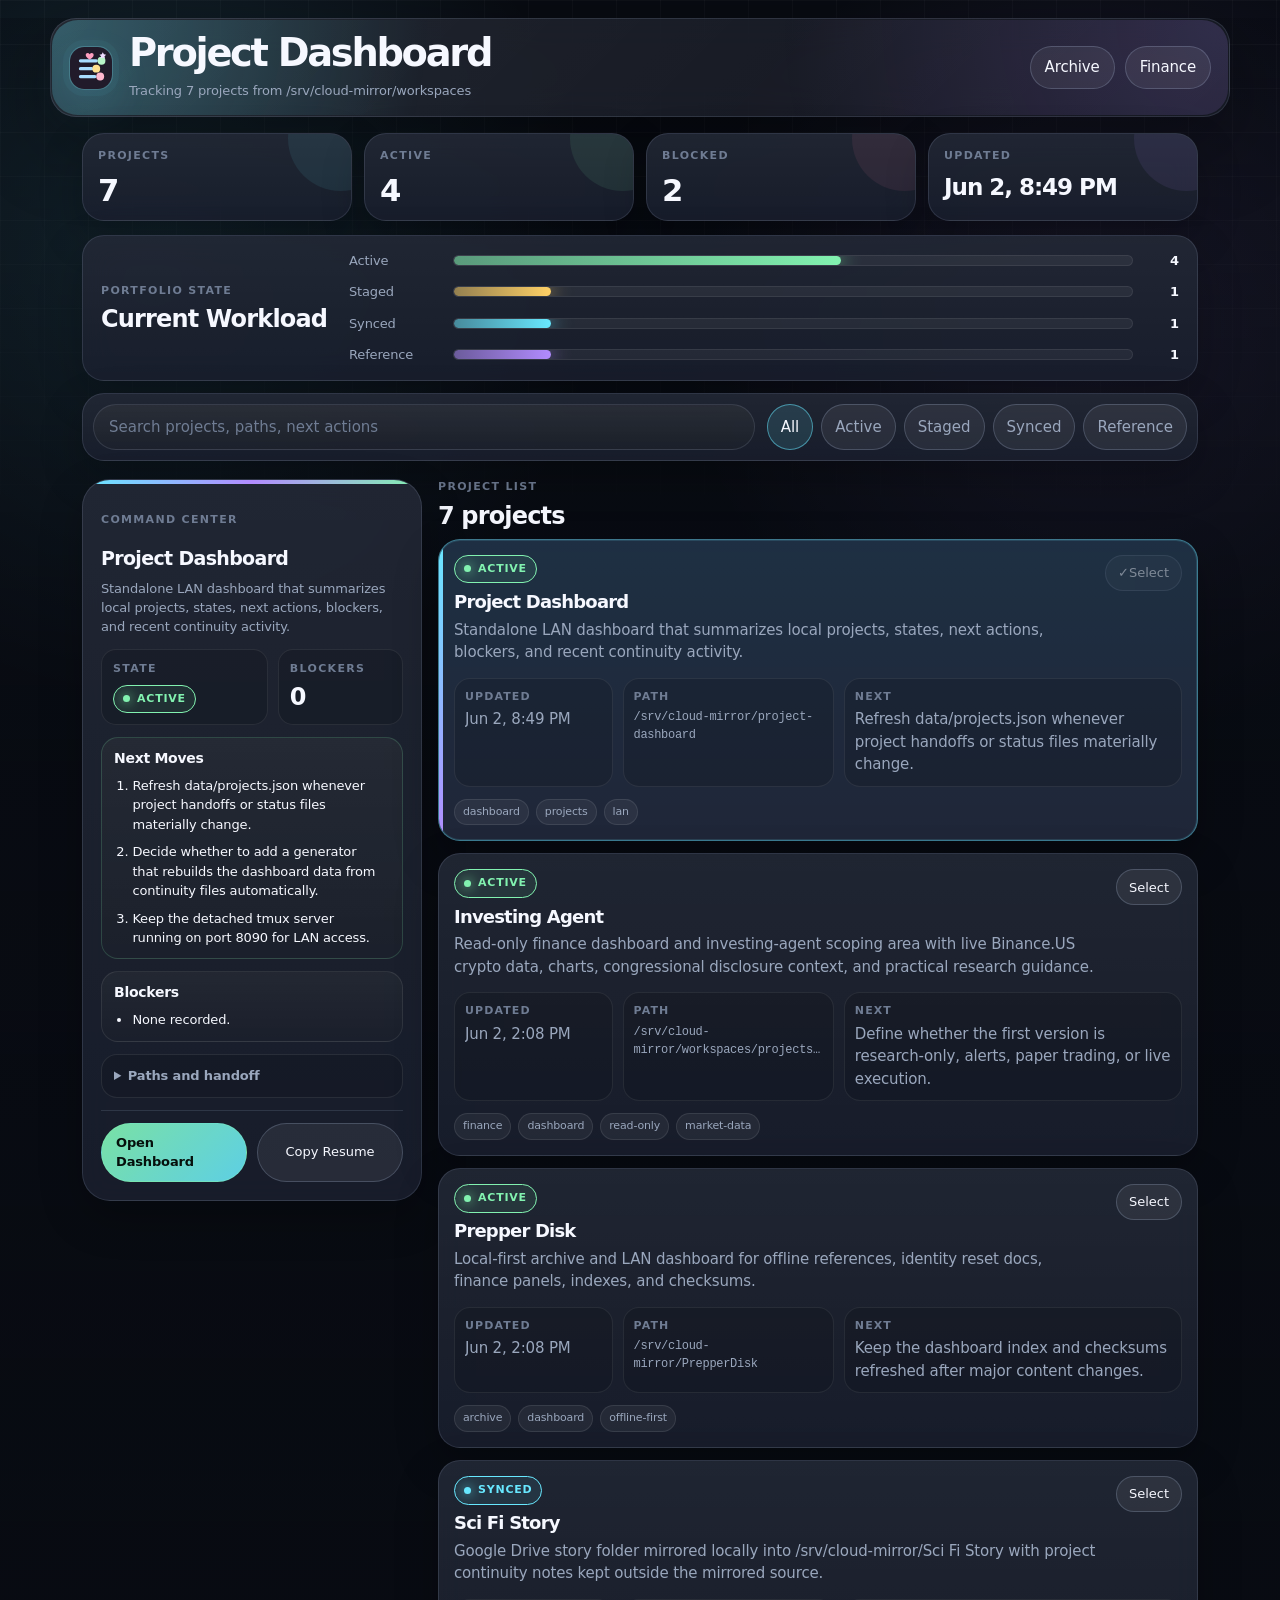
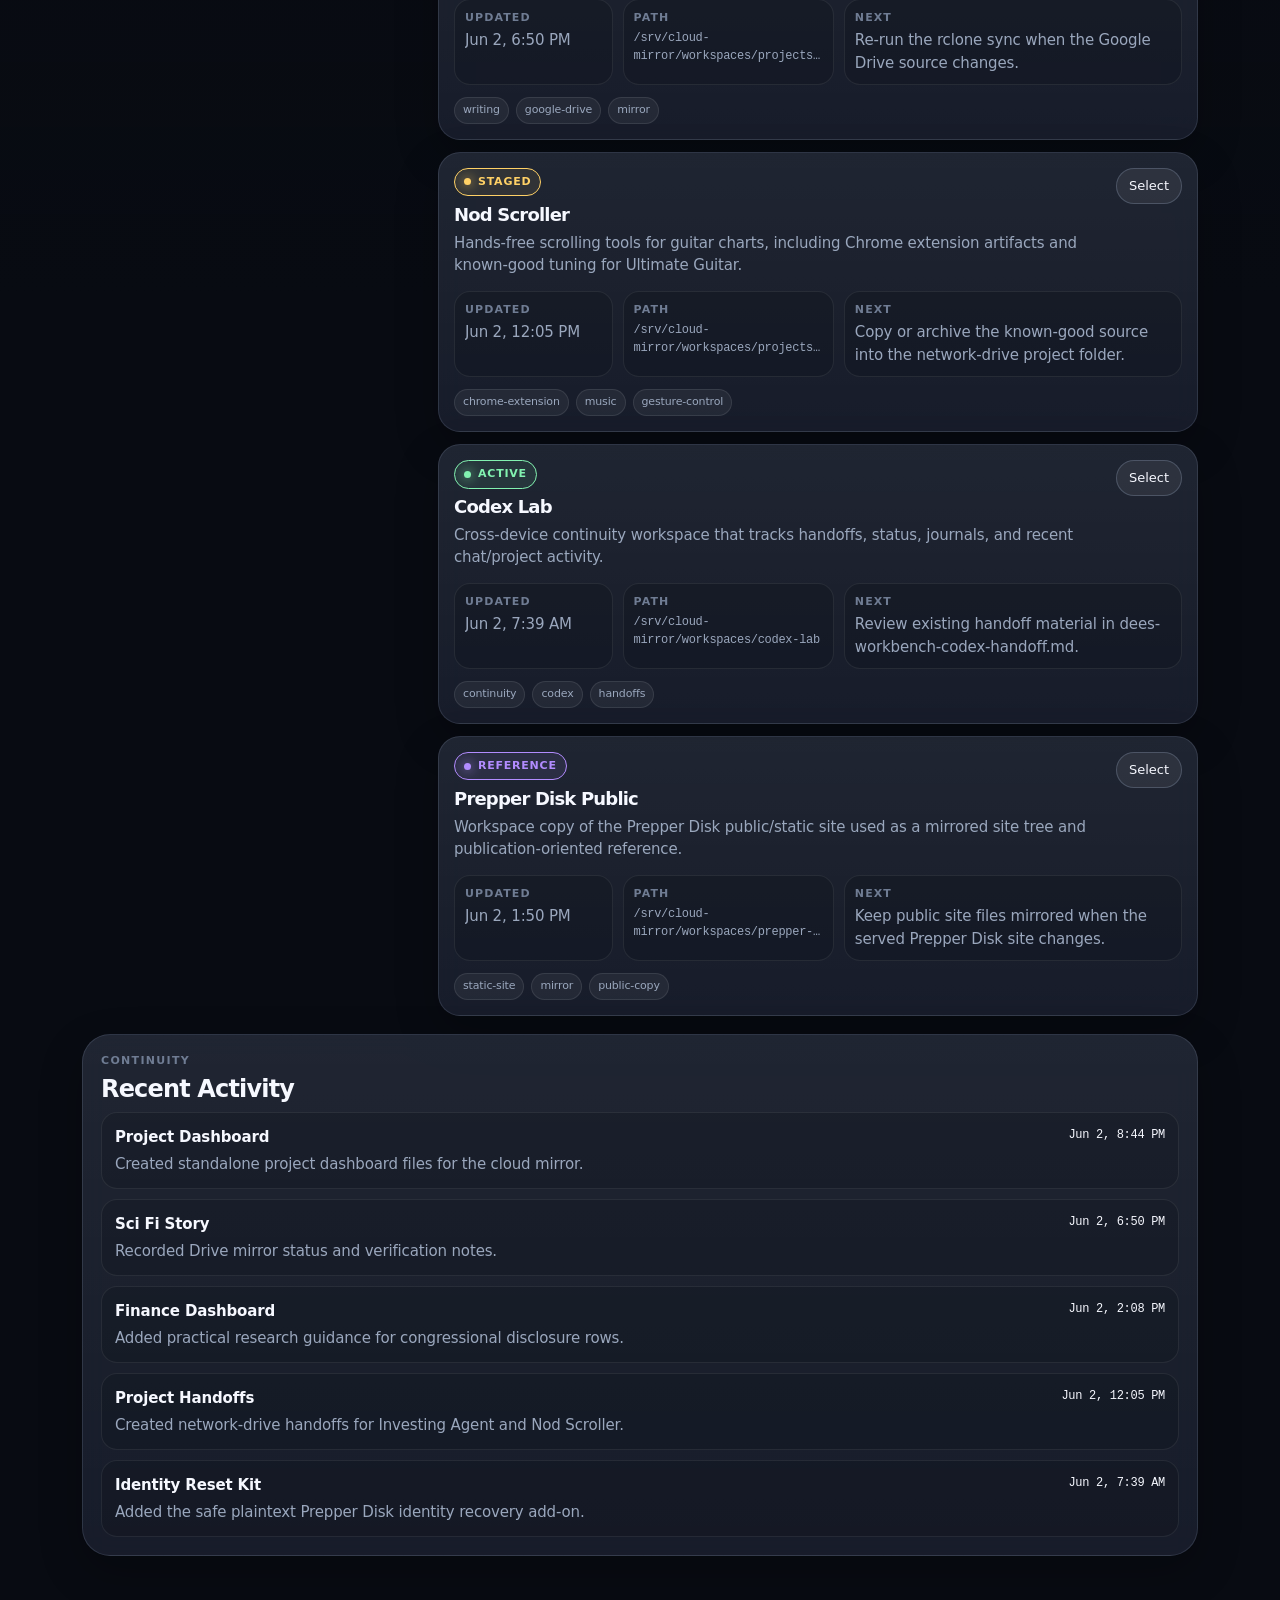
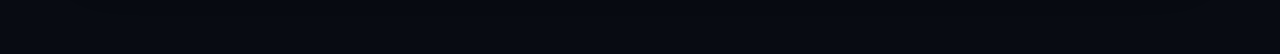
==== index.html @ ae43d61f "Polish project dashboard command center design" ====
<!doctype html>
<html lang="en">
  <head>
    <meta charset="utf-8">
    <meta name="viewport" content="width=device-width, initial-scale=1">
    <title>Dee's Project Dashboard</title>
    <link rel="stylesheet" href="assets/styles.css">
  </head>
  <body>
    <header class="app-header">
      <div class="brand">
        <img src="assets/project-mark.svg" alt="" width="44" height="44">
        <div>
          <h1>Project Dashboard</h1>
          <p id="dashboardStatus">Loading project map...</p>
        </div>
      </div>
      <nav class="header-actions" aria-label="Dashboard links">
        <a href="http://dees-workbench.local:8088/">Archive</a>
        <a href="http://dees-workbench.local:8088/finance.html">Finance</a>
      </nav>
    </header>

    <main>
      <section class="overview" aria-label="Project overview">
        <article>
          <span class="label">Projects</span>
          <strong id="projectCount">0</strong>
        </article>
        <article>
          <span class="label">Active</span>
          <strong id="activeCount">0</strong>
        </article>
        <article>
          <span class="label">Blocked</span>
          <strong id="blockedCount">0</strong>
        </article>
        <article>
          <span class="label">Updated</span>
          <strong id="updatedAt">Unknown</strong>
        </article>
      </section>

      <section class="workload-panel" aria-label="Project state distribution">
        <div>
          <span class="label">Portfolio State</span>
          <h2>Current Workload</h2>
        </div>
        <div id="stateBars" class="state-bars"></div>
      </section>

      <section class="controls" aria-label="Find projects">
        <input id="search" type="search" placeholder="Search projects, paths, next actions">
        <div id="filters" class="filters" aria-label="State filters"></div>
      </section>

      <section class="dashboard-grid" aria-label="Project dashboard">
        <aside class="focus-panel command-panel">
          <span class="label">Command Center</span>
          <h2 id="focusName">No project selected</h2>
          <p id="focusSummary" class="focus-brief"></p>

          <div class="command-strip">
            <div>
              <span class="label">State</span>
              <strong id="focusState" class="state-pill">Unknown</strong>
            </div>
            <div>
              <span class="label">Blockers</span>
              <strong id="focusBlockerCount">0</strong>
            </div>
          </div>

          <section class="command-block command-next">
            <h3>Next Moves</h3>
            <ol id="focusActions"></ol>
          </section>

          <section class="command-block command-blockers">
            <h3>Blockers</h3>
            <ul id="focusBlockers"></ul>
          </section>

          <details class="command-details">
            <summary>Paths and handoff</summary>
            <dl>
              <div>
                <dt>Path</dt>
                <dd id="focusPath" class="mono"></dd>
              </div>
              <div>
                <dt>Resume</dt>
                <dd id="focusResume" class="mono"></dd>
              </div>
            </dl>
          </details>

          <div class="focus-buttons">
            <a id="focusLink" href="#" target="_blank" rel="noopener">Open</a>
            <button id="copyResume" type="button">Copy Resume</button>
          </div>
        </aside>

        <section class="project-section">
          <div class="section-heading">
            <div>
              <span class="label">Project List</span>
              <h2 id="resultCount">0 projects</h2>
            </div>
          </div>
          <div id="projectCards" class="project-cards"></div>
        </section>
      </section>

      <section class="activity-panel" aria-label="Recent activity">
        <div class="section-heading">
          <div>
            <span class="label">Continuity</span>
            <h2>Recent Activity</h2>
          </div>
        </div>
        <div id="activityRows" class="activity-rows"></div>
      </section>
    </main>

    <script src="assets/app.js"></script>
  </body>
</html>
---- assets/styles.css ----
:root {
  color-scheme: dark;

  --bg: #080b12;
  --bg-2: #0d111c;
  --surface: rgba(17, 23, 38, 0.86);
  --surface-strong: rgba(24, 32, 52, 0.96);
  --surface-soft: rgba(255, 255, 255, 0.045);
  --line: rgba(167, 181, 211, 0.16);
  --line-strong: rgba(167, 181, 211, 0.26);

  --text: #f6f8ff;
  --muted: #9aa7bd;
  --muted-2: #6f7c93;

  --cyan: #68e8ff;
  --blue: #77a7ff;
  --violet: #b28cff;
  --green: #82f2b0;
  --amber: #ffd166;
  --rose: #ff7aa8;
  --steel: #c7d2e6;

  --active: #82f2b0;
  --staged: #ffd166;
  --synced: #68e8ff;
  --reference: #b28cff;

  --shadow: 0 24px 80px rgba(0, 0, 0, 0.34);
  --shadow-soft: 0 16px 44px rgba(0, 0, 0, 0.24);
  --radius-xl: 28px;
  --radius-lg: 22px;
  --radius-md: 16px;
  --radius-pill: 999px;
}

* {
  box-sizing: border-box;
}

html {
  min-height: 100%;
  background:
    radial-gradient(circle at 12% 8%, rgba(104, 232, 255, 0.16), transparent 28rem),
    radial-gradient(circle at 86% 10%, rgba(178, 140, 255, 0.14), transparent 26rem),
    radial-gradient(circle at 78% 82%, rgba(130, 242, 176, 0.08), transparent 28rem),
    var(--bg);
}

body {
  min-height: 100%;
  margin: 0;
  color: var(--text);
  background:
    linear-gradient(180deg, rgba(8, 11, 18, 0.32), #080b12 58%),
    transparent;
  font: 15px/1.5 Inter, ui-sans-serif, system-ui, -apple-system, BlinkMacSystemFont, "Segoe UI", sans-serif;
  letter-spacing: -0.01em;
}

body::before {
  content: "";
  position: fixed;
  inset: 0;
  pointer-events: none;
  background-image:
    linear-gradient(rgba(255, 255, 255, 0.028) 1px, transparent 1px),
    linear-gradient(90deg, rgba(255, 255, 255, 0.028) 1px, transparent 1px);
  background-size: 44px 44px;
  mask-image: linear-gradient(to bottom, black, transparent 70%);
}

a {
  color: inherit;
}

button,
input {
  font: inherit;
}

h1,
h2,
h3,
p,
dl,
dd,
ol,
ul {
  margin: 0;
}

ol,
ul {
  padding-left: 1.15rem;
}

li + li {
  margin-top: 8px;
}

.app-header {
  position: relative;
  display: flex;
  align-items: center;
  justify-content: space-between;
  gap: 24px;
  width: min(1400px, calc(100% - 32px));
  margin: 18px auto 0;
  padding: 22px;
  border: 1px solid var(--line);
  border-radius: var(--radius-xl);
  background:
    linear-gradient(135deg, rgba(255, 255, 255, 0.09), rgba(255, 255, 255, 0.035)),
    rgba(13, 17, 28, 0.72);
  box-shadow: var(--shadow);
  backdrop-filter: blur(18px);
}

.app-header::after {
  content: "";
  position: absolute;
  inset: 1px;
  z-index: -1;
  border-radius: inherit;
  background:
    radial-gradient(circle at 0% 0%, rgba(104, 232, 255, 0.28), transparent 32%),
    radial-gradient(circle at 100% 0%, rgba(178, 140, 255, 0.18), transparent 38%);
}

.brand {
  display: flex;
  align-items: center;
  gap: 16px;
  min-width: 0;
}

.brand img {
  flex: 0 0 auto;
  width: 52px;
  height: 52px;
  border: 1px solid rgba(104, 232, 255, 0.22);
  border-radius: 18px;
  background: rgba(255, 255, 255, 0.06);
  box-shadow:
    0 0 0 6px rgba(104, 232, 255, 0.045),
    0 16px 42px rgba(104, 232, 255, 0.12);
}

h1 {
  font-size: clamp(30px, 4vw, 54px);
  line-height: 0.96;
  letter-spacing: -0.065em;
}

#dashboardStatus {
  max-width: 760px;
  margin-top: 9px;
  color: var(--muted);
  font-size: 14px;
}

.header-actions {
  display: flex;
  flex-wrap: wrap;
  justify-content: flex-end;
  gap: 10px;
}

.header-actions a,
.focus-buttons a,
button {
  display: inline-flex;
  align-items: center;
  justify-content: center;
  min-height: 40px;
  border: 1px solid var(--line-strong);
  border-radius: var(--radius-pill);
  background: rgba(255, 255, 255, 0.065);
  color: var(--text);
  cursor: pointer;
  padding: 9px 14px;
  text-decoration: none;
  transition:
    transform 160ms ease,
    border-color 160ms ease,
    background 160ms ease,
    box-shadow 160ms ease;
}

.header-actions a:hover,
.focus-buttons a:hover,
button:hover {
  transform: translateY(-1px);
  border-color: rgba(104, 232, 255, 0.52);
  background: rgba(104, 232, 255, 0.105);
  box-shadow: 0 12px 30px rgba(0, 0, 0, 0.24);
}

main {
  position: relative;
  width: min(1400px, 100%);
  margin: 0 auto;
  padding: 18px clamp(16px, 3vw, 32px) 56px;
}

.label {
  display: block;
  margin-bottom: 7px;
  color: var(--muted-2);
  font-size: 11px;
  font-weight: 800;
  letter-spacing: 0.12em;
  text-transform: uppercase;
}

h2 {
  font-size: clamp(19px, 2vw, 24px);
  line-height: 1.1;
  letter-spacing: -0.035em;
}

h3 {
  margin: 18px 0 8px;
  font-size: 14px;
  line-height: 1.2;
  letter-spacing: -0.02em;
}

.overview {
  display: grid;
  grid-template-columns: repeat(4, minmax(0, 1fr));
  gap: 14px;
}

.overview article,
.workload-panel,
.controls,
.focus-panel,
.project-card,
.activity-panel {
  border: 1px solid var(--line);
  background:
    linear-gradient(180deg, rgba(255, 255, 255, 0.07), rgba(255, 255, 255, 0.035)),
    var(--surface);
  box-shadow: var(--shadow-soft);
  backdrop-filter: blur(14px);
}

.overview article {
  position: relative;
  overflow: hidden;
  min-height: 122px;
  padding: 18px;
  border-radius: var(--radius-lg);
}

.overview article::before {
  content: "";
  position: absolute;
  width: 130px;
  height: 130px;
  right: -54px;
  top: -62px;
  border-radius: 50%;
  background: rgba(104, 232, 255, 0.13);
}

.overview article:nth-child(2)::before {
  background: rgba(130, 242, 176, 0.14);
}

.overview article:nth-child(3)::before {
  background: rgba(255, 122, 168, 0.13);
}

.overview article:nth-child(4)::before {
  background: rgba(178, 140, 255, 0.14);
}

.overview strong {
  position: relative;
  display: block;
  margin-top: 14px;
  font-size: clamp(24px, 3vw, 36px);
  line-height: 1;
  letter-spacing: -0.055em;
}

.workload-panel {
  display: grid;
  grid-template-columns: minmax(200px, 280px) minmax(0, 1fr);
  gap: 18px;
  margin-top: 14px;
  padding: 18px;
  border-radius: var(--radius-lg);
  align-items: center;
}

.state-bars {
  display: grid;
  gap: 12px;
}

.state-bar {
  display: grid;
  grid-template-columns: 92px minmax(0, 1fr) 34px;
  gap: 12px;
  align-items: center;
  color: var(--muted);
  font-size: 13px;
}

.state-bar strong {
  color: var(--text);
  text-align: right;
}

.bar-track {
  height: 11px;
  border: 1px solid rgba(255, 255, 255, 0.075);
  border-radius: var(--radius-pill);
  overflow: hidden;
  background: rgba(255, 255, 255, 0.055);
}

.bar-fill {
  display: block;
  height: 100%;
  border-radius: inherit;
  box-shadow: 0 0 22px currentColor;
}

.fill-active {
  color: var(--active);
  background: linear-gradient(90deg, rgba(130, 242, 176, 0.55), var(--active));
}

.fill-staged {
  color: var(--staged);
  background: linear-gradient(90deg, rgba(255, 209, 102, 0.5), var(--staged));
}

.fill-synced {
  color: var(--synced);
  background: linear-gradient(90deg, rgba(104, 232, 255, 0.5), var(--synced));
}

.fill-reference {
  color: var(--reference);
  background: linear-gradient(90deg, rgba(178, 140, 255, 0.5), var(--reference));
}

.controls {
  display: grid;
  grid-template-columns: minmax(0, 1fr) auto;
  gap: 12px;
  margin-top: 14px;
  padding: 12px;
  border-radius: var(--radius-lg);
}

input {
  width: 100%;
  min-width: 0;
  border: 1px solid var(--line);
  border-radius: var(--radius-pill);
  outline: none;
  background:
    linear-gradient(180deg, rgba(255, 255, 255, 0.07), rgba(255, 255, 255, 0.035)),
    rgba(0, 0, 0, 0.18);
  color: var(--text);
  padding: 12px 15px;
}

input::placeholder {
  color: var(--muted-2);
}

input:focus {
  border-color: rgba(104, 232, 255, 0.62);
  box-shadow: 0 0 0 4px rgba(104, 232, 255, 0.09);
}

.filters {
  display: flex;
  flex-wrap: wrap;
  justify-content: flex-end;
  gap: 8px;
}

.filters button {
  min-height: 42px;
  padding-inline: 13px;
  color: var(--muted);
}

.filters button.is-active {
  border-color: rgba(104, 232, 255, 0.52);
  background: rgba(104, 232, 255, 0.13);
  color: var(--text);
}

.dashboard-grid {
  display: grid;
  grid-template-columns: minmax(300px, 385px) minmax(0, 1fr);
  gap: 18px;
  margin-top: 18px;
  align-items: start;
}

.focus-panel {
  position: sticky;
  top: 16px;
  overflow: hidden;
  padding: 20px;
  border-radius: var(--radius-xl);
}

.focus-panel::before {
  content: "";
  display: block;
  height: 5px;
  margin: -20px -20px 18px;
  background: linear-gradient(90deg, var(--cyan), var(--violet), var(--green));
}

.focus-panel p,
.project-card p,
.empty-state,
dd {
  color: var(--muted);
}

.focus-panel dl {
  margin-top: 18px;
}

.focus-panel > div {
  border-top: 1px solid var(--line);
  margin-top: 18px;
  padding-top: 3px;
}

dl {
  display: grid;
  gap: 12px;
}

dt {
  margin-bottom: 3px;
  color: var(--muted-2);
  font-size: 11px;
  font-weight: 800;
  letter-spacing: 0.1em;
  text-transform: uppercase;
}

dd {
  overflow-wrap: anywhere;
}

.mono {
  font-family: "SFMono-Regular", Consolas, "Liberation Mono", monospace;
  font-size: 12px;
  letter-spacing: -0.025em;
}

.focus-buttons {
  display: flex;
  flex-wrap: wrap;
  gap: 10px;
}

.focus-buttons a {
  border-color: rgba(130, 242, 176, 0.34);
  background: linear-gradient(135deg, rgba(130, 242, 176, 0.92), rgba(104, 232, 255, 0.88));
  color: #06100c;
  font-weight: 850;
}

.focus-buttons button {
  flex: 1 1 auto;
}

.project-section {
  min-width: 0;
}

.section-heading {
  display: flex;
  align-items: end;
  justify-content: space-between;
  gap: 16px;
  margin-bottom: 12px;
}

.project-cards {
  display: grid;
  gap: 14px;
}

.project-card {
  position: relative;
  overflow: hidden;
  padding: 18px;
  border-radius: var(--radius-lg);
  transition:
    transform 170ms ease,
    border-color 170ms ease,
    background 170ms ease,
    box-shadow 170ms ease;
}

.project-card:hover {
  transform: translateY(-2px);
  border-color: rgba(104, 232, 255, 0.36);
  background:
    linear-gradient(180deg, rgba(255, 255, 255, 0.085), rgba(255, 255, 255, 0.04)),
    var(--surface-strong);
}

.project-card.is-selected {
  border-color: rgba(104, 232, 255, 0.52);
  background:
    linear-gradient(180deg, rgba(104, 232, 255, 0.12), rgba(255, 255, 255, 0.04)),
    var(--surface-strong);
  box-shadow:
    0 0 0 1px rgba(104, 232, 255, 0.1) inset,
    0 22px 64px rgba(0, 0, 0, 0.34);
}

.project-card.is-selected::before {
  content: "";
  position: absolute;
  inset: 0 auto 0 0;
  width: 4px;
  background: linear-gradient(to bottom, var(--cyan), var(--violet));
}

.project-card-heading {
  display: grid;
  grid-template-columns: minmax(0, 1fr) auto;
  gap: 16px;
  align-items: start;
}

.project-card h3 {
  margin: 10px 0 7px;
  color: var(--text);
  font-size: 21px;
  line-height: 1.08;
  letter-spacing: -0.045em;
}

.project-card-heading button {
  min-height: 36px;
  padding: 7px 12px;
  font-size: 13px;
}

.state-pill {
  display: inline-flex;
  align-items: center;
  gap: 7px;
  width: fit-content;
  border: 1px solid currentColor;
  border-radius: var(--radius-pill);
  padding: 5px 9px;
  font-size: 11px;
  font-weight: 850;
  letter-spacing: 0.07em;
  text-transform: uppercase;
}

.state-pill::before {
  content: "";
  width: 7px;
  height: 7px;
  border-radius: 50%;
  background: currentColor;
  box-shadow: 0 0 12px currentColor;
}

.state-active {
  color: var(--active);
  background: rgba(130, 242, 176, 0.085);
}

.state-staged {
  color: var(--staged);
  background: rgba(255, 209, 102, 0.085);
}

.state-synced {
  color: var(--synced);
  background: rgba(104, 232, 255, 0.085);
}

.state-reference {
  color: var(--reference);
  background: rgba(178, 140, 255, 0.09);
}

.project-meta {
  grid-template-columns: repeat(3, minmax(0, 1fr));
  gap: 10px;
  margin-top: 16px;
}

.project-meta > div {
  min-width: 0;
  border: 1px solid rgba(255, 255, 255, 0.075);
  border-radius: var(--radius-md);
  background: rgba(0, 0, 0, 0.14);
  padding: 11px;
}

.tag-row {
  display: flex;
  flex-wrap: wrap;
  gap: 7px;
  margin-top: 14px;
}

.tag-row span {
  border: 1px solid rgba(255, 255, 255, 0.09);
  border-radius: var(--radius-pill);
  background: rgba(255, 255, 255, 0.055);
  color: var(--muted);
  padding: 5px 9px;
  font-size: 12px;
}

.activity-panel {
  margin-top: 18px;
  padding: 18px;
  border-radius: var(--radius-xl);
}

.activity-rows {
  display: grid;
  gap: 10px;
}

.activity-row {
  display: grid;
  grid-template-columns: minmax(0, 1fr) auto;
  gap: 18px;
  align-items: start;
  border: 1px solid rgba(255, 255, 255, 0.075);
  border-radius: var(--radius-md);
  background: rgba(0, 0, 0, 0.13);
  padding: 13px;
}

.activity-row strong {
  display: block;
  margin-bottom: 4px;
}

.activity-row p {
  color: var(--muted);
}

.empty-state {
  border: 1px dashed var(--line-strong);
  border-radius: var(--radius-lg);
  padding: 24px;
  text-align: center;
}

@media (max-width: 1050px) {
  .app-header {
    align-items: flex-start;
    flex-direction: column;
  }

  .header-actions {
    justify-content: flex-start;
  }

  .overview {
    grid-template-columns: repeat(2, minmax(0, 1fr));
  }

  .dashboard-grid {
    grid-template-columns: 1fr;
  }

  .focus-panel {
    position: relative;
    top: auto;
  }
}

@media (max-width: 760px) {
  .app-header {
    width: min(100% - 20px, 1400px);
    margin-top: 10px;
    padding: 16px;
    border-radius: 22px;
  }

  .brand {
    align-items: flex-start;
  }

  .brand img {
    width: 44px;
    height: 44px;
    border-radius: 15px;
  }

  main {
    padding-inline: 10px;
  }

  .overview,
  .workload-panel,
  .controls,
  .project-meta,
  .activity-row {
    grid-template-columns: 1fr;
  }

  .overview article {
    min-height: 102px;
  }

  .filters {
    justify-content: flex-start;
  }

  .project-card-heading {
    grid-template-columns: 1fr;
  }

  .project-card-heading button {
    width: 100%;
  }

  .state-bar {
    grid-template-columns: 78px minmax(0, 1fr) 28px;
  }
}

/* --- Designer polish pass 2 --- */

.app-header {
  width: min(1260px, calc(100% - 36px));
  padding: 18px 20px;
  border-radius: 26px;
}

.brand img {
  width: 48px;
  height: 48px;
}

h1 {
  font-size: clamp(30px, 3.3vw, 46px);
  letter-spacing: -0.06em;
}

#dashboardStatus {
  font-size: 13px;
}

main {
  width: min(1260px, 100%);
  padding-top: 16px;
}

.overview article {
  min-height: 96px;
  padding: 16px;
}

.overview strong {
  margin-top: 10px;
  font-size: clamp(28px, 2.8vw, 34px);
}

.overview article:last-child strong {
  font-size: clamp(22px, 2.1vw, 28px);
  line-height: 1.05;
  letter-spacing: -0.045em;
}

.workload-panel {
  padding: 16px 18px;
}

.controls {
  padding: 10px;
}

.dashboard-grid {
  grid-template-columns: minmax(285px, 360px) minmax(0, 1fr);
}

.focus-panel {
  max-height: calc(100vh - 32px);
  overflow: auto;
}

.focus-panel h2 {
  font-size: 21px;
}

.focus-panel p {
  font-size: 14px;
}

.project-card {
  padding: 16px;
}

.project-card h3 {
  font-size: 19px;
}

.project-card p {
  max-width: 78ch;
}

.project-meta {
  grid-template-columns: 0.8fr 1.05fr 1.35fr;
}

.project-meta dd {
  display: -webkit-box;
  overflow: hidden;
  -webkit-line-clamp: 2;
  -webkit-box-orient: vertical;
}

.project-card.is-selected {
  box-shadow:
    0 0 0 1px rgba(104, 232, 255, 0.14) inset,
    0 18px 44px rgba(0, 0, 0, 0.28);
}

@media (max-width: 760px) {
  .dashboard-grid,
  .project-meta {
    grid-template-columns: 1fr;
  }
}

/* --- Designer polish pass 3: restraint + balance --- */

.app-header {
  width: min(1180px, calc(100% - 40px));
  min-height: 92px;
  padding: 16px 18px;
}

main {
  width: min(1180px, 100%);
}

.brand img {
  width: 44px;
  height: 44px;
  border-radius: 15px;
}

h1 {
  font-size: clamp(28px, 3vw, 40px);
}

.overview {
  gap: 12px;
}

.overview article {
  min-height: 86px;
  padding: 14px 15px;
}

.overview article::before {
  opacity: 0.62;
  width: 105px;
  height: 105px;
  right: -42px;
  top: -48px;
}

.overview strong {
  font-size: clamp(25px, 2.4vw, 31px);
}

.overview article:last-child strong {
  font-size: clamp(20px, 1.8vw, 25px);
}

.workload-panel {
  grid-template-columns: 230px minmax(0, 1fr);
  padding: 15px 18px;
}

.controls {
  margin-top: 12px;
}

.dashboard-grid {
  grid-template-columns: minmax(300px, 340px) minmax(0, 1fr);
  gap: 16px;
}

.focus-panel {
  padding: 18px;
}

.focus-panel::before {
  margin: -18px -18px 16px;
  height: 4px;
}

.project-card {
  padding: 15px;
}

.project-card.is-selected {
  border-color: rgba(104, 232, 255, 0.42);
  background:
    linear-gradient(180deg, rgba(104, 232, 255, 0.085), rgba(255, 255, 255, 0.035)),
    var(--surface-strong);
}

.project-card h3 {
  margin-top: 9px;
  font-size: 18px;
}

.project-meta {
  margin-top: 14px;
}

.project-meta > div {
  padding: 10px;
}

.tag-row {
  margin-top: 12px;
}

.tag-row span {
  padding: 4px 8px;
  font-size: 11px;
}

.header-actions a,
.focus-buttons a,
button {
  min-height: 38px;
}

.filters button {
  min-height: 40px;
}

input {
  padding-block: 11px;
}

/* --- Designer polish pass 4: usability cleanup --- */

.project-card.is-selected .project-card-heading button {
  opacity: 0.45;
  pointer-events: none;
}

.project-card.is-selected .project-card-heading button::before {
  content: "✓ ";
}

.focus-panel {
  font-size: 13px;
}

.focus-panel h2 {
  font-size: 19px;
}

.focus-panel h3 {
  margin-top: 14px;
}

.focus-panel dl {
  gap: 9px;
}

.focus-panel > div {
  margin-top: 14px;
}

.focus-panel ol,
.focus-panel ul {
  max-height: 190px;
  overflow: auto;
  padding-right: 6px;
}

.project-meta {
  grid-template-columns: 0.75fr 1fr 1.6fr;
}

.project-meta > div:nth-child(3) dd {
  -webkit-line-clamp: 3;
}

.section-heading {
  margin-bottom: 10px;
}

.project-cards {
  gap: 12px;
}

.activity-panel {
  margin-bottom: 42px;
}

/* --- Designer polish pass 5: command-center selected panel --- */

.command-panel {
  display: flex;
  flex-direction: column;
  gap: 12px;
}

.command-panel > div {
  border-top: 0;
  margin-top: 0;
  padding-top: 0;
}

.command-panel .focus-brief {
  font-size: 13px;
  line-height: 1.45;
}

.command-strip {
  display: grid;
  grid-template-columns: 1fr 0.75fr;
  gap: 10px;
}

.command-strip > div {
  min-width: 0;
  border: 1px solid rgba(255, 255, 255, 0.08);
  border-radius: 15px;
  background: rgba(0, 0, 0, 0.15);
  padding: 11px;
}

.command-strip strong:not(.state-pill) {
  display: block;
  font-size: 24px;
  line-height: 1;
  letter-spacing: -0.05em;
}

.command-block {
  border: 1px solid rgba(255, 255, 255, 0.085);
  border-radius: 17px;
  background:
    linear-gradient(180deg, rgba(255, 255, 255, 0.055), rgba(255, 255, 255, 0.025)),
    rgba(0, 0, 0, 0.12);
  padding: 12px;
}

.command-block h3 {
  margin: 0 0 9px;
}

.command-next {
  border-color: rgba(130, 242, 176, 0.18);
}

.command-blockers {
  border-color: rgba(255, 255, 255, 0.085);
}

.command-panel.has-blockers .command-blockers {
  border-color: rgba(255, 122, 168, 0.38);
  background:
    linear-gradient(180deg, rgba(255, 122, 168, 0.095), rgba(255, 255, 255, 0.025)),
    rgba(0, 0, 0, 0.12);
}

.command-panel ol,
.command-panel ul {
  max-height: 170px;
  overflow: auto;
  padding-right: 6px;
}

.command-details {
  border: 1px solid rgba(255, 255, 255, 0.085);
  border-radius: 16px;
  background: rgba(0, 0, 0, 0.12);
  overflow: hidden;
}

.command-details summary {
  cursor: pointer;
  color: var(--muted);
  padding: 11px 12px;
  font-weight: 750;
}

.command-details summary:hover {
  color: var(--text);
}

.command-details[open] summary {
  border-bottom: 1px solid rgba(255, 255, 255, 0.075);
}

.command-details dl {
  padding: 12px;
  margin-top: 0;
}

.command-panel .focus-buttons {
  display: grid;
  grid-template-columns: 1fr 1fr;
  border-top: 1px solid var(--line);
  margin-top: 0;
  padding-top: 12px;
}

.command-panel .focus-buttons a,
.command-panel .focus-buttons button {
  width: 100%;
}

@media (max-width: 760px) {
  .command-strip,
  .command-panel .focus-buttons {
    grid-template-columns: 1fr;
  }
}
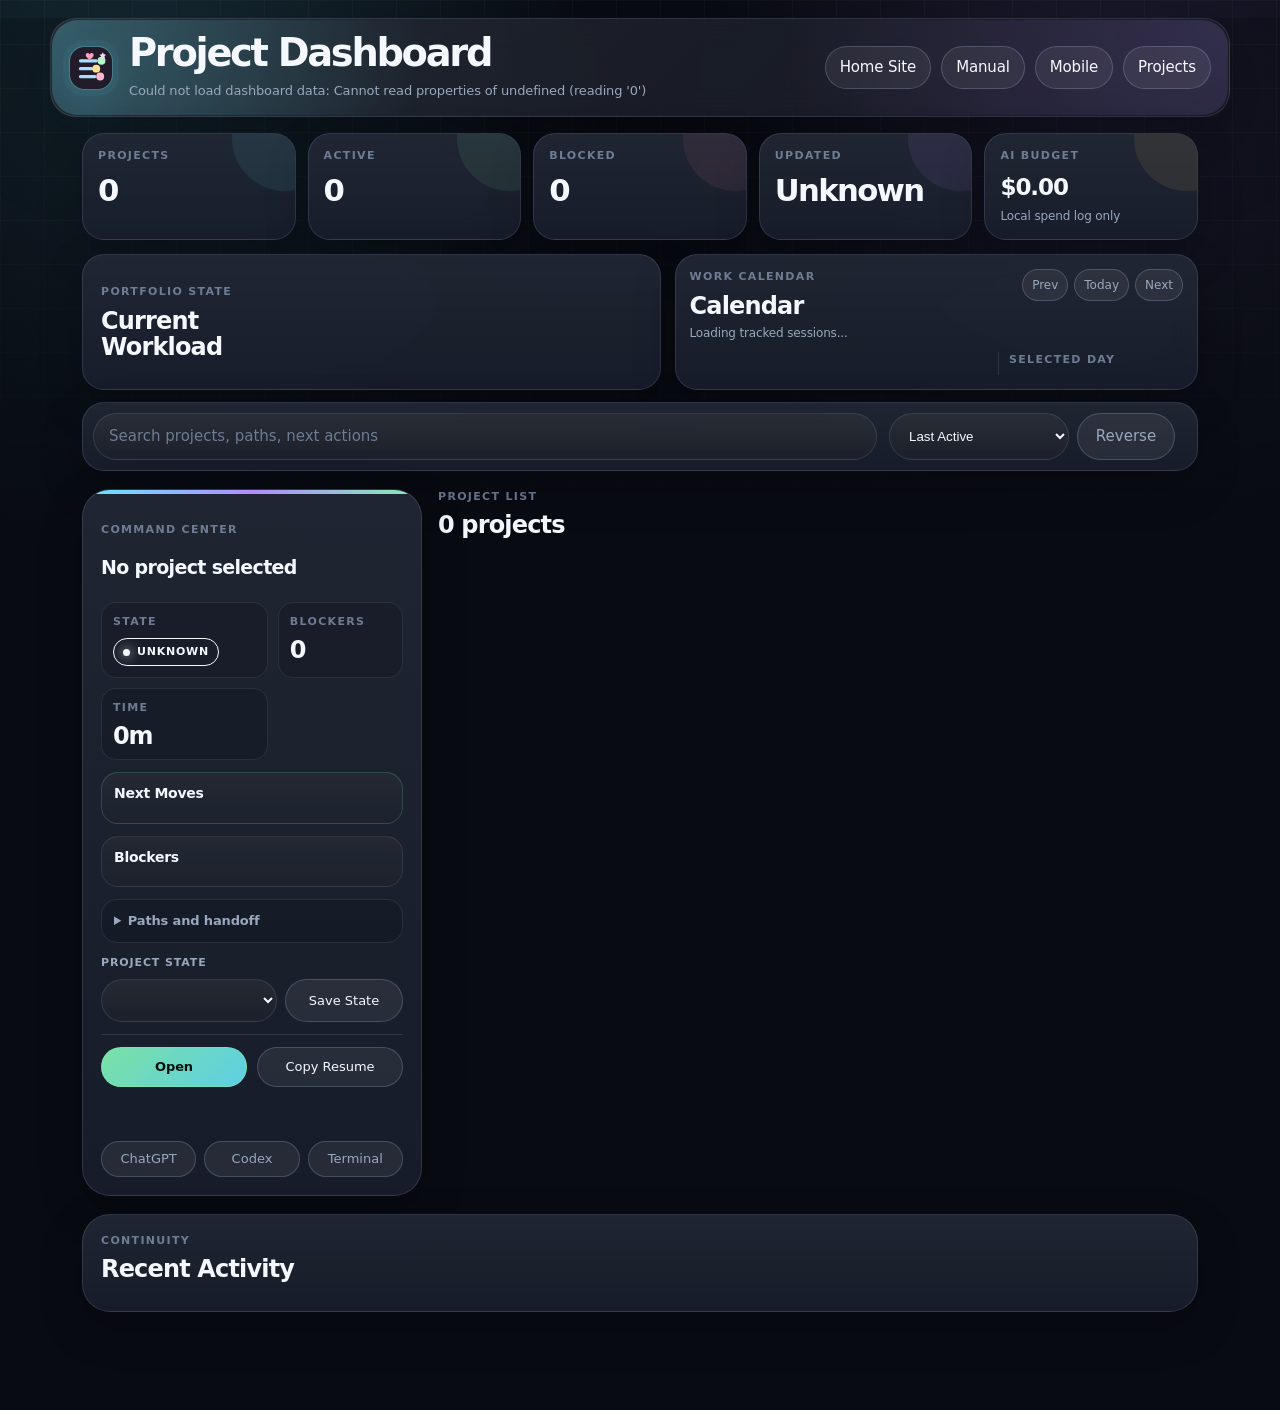
==== commit 1d9eee4d: "Migrate dashboard to SQLite and add API auth" ====
--- a/index.html
+++ b/index.html
@@ -4,7 +4,15 @@
     <meta charset="utf-8">
     <meta name="viewport" content="width=device-width, initial-scale=1">
     <title>Dee's Project Dashboard</title>
-    <link rel="stylesheet" href="assets/styles.css">
+    <link rel="stylesheet" href="assets/styles.css?v=20260605-api-dashboard">
+    <script>
+      if (
+        !new URLSearchParams(window.location.search).has("desktop") &&
+        window.matchMedia("(max-width: 760px)").matches
+      ) {
+        window.location.replace("mobile.html?v=20260605-state-write");
+      }
+    </script>
   </head>
   <body>
     <header class="app-header">
@@ -16,8 +24,10 @@
         </div>
       </div>
       <nav class="header-actions" aria-label="Dashboard links">
-        <a href="http://dees-workbench.local:8088/">Archive</a>
-        <a href="http://dees-workbench.local:8088/finance.html">Finance</a>
+        <a href="https://home.dees-workbench.com/">Home Site</a>
+        <a href="manual.html">Manual</a>
+        <a href="mobile.html?v=20260605-state-write">Mobile</a>
+        <a href="#projectCards">Projects</a>
       </nav>
     </header>
 
@@ -39,18 +49,55 @@
           <span class="label">Updated</span>
           <strong id="updatedAt">Unknown</strong>
         </article>
+        <article class="ai-budget-card">
+          <span class="label">AI Budget</span>
+          <strong id="aiSpendTotal">$0.00</strong>
+          <p id="aiBudgetStatus">Local spend log only</p>
+        </article>
       </section>
 
-      <section class="workload-panel" aria-label="Project state distribution">
-        <div>
-          <span class="label">Portfolio State</span>
-          <h2>Current Workload</h2>
-        </div>
-        <div id="stateBars" class="state-bars"></div>
-      </section>
+      <div class="workload-row">
+        <section class="workload-panel" aria-label="Project state distribution">
+          <div>
+            <span class="label">Portfolio State</span>
+            <h2>Current Workload</h2>
+          </div>
+          <div id="stateBars" class="state-bars"></div>
+        </section>
+
+        <section class="calendar-panel" aria-label="Project work calendar">
+          <div class="calendar-header">
+            <div>
+              <span class="label">Work Calendar</span>
+              <h2 id="calendarMonthLabel">Calendar</h2>
+              <p id="calendarSummary">Loading tracked sessions...</p>
+            </div>
+            <div class="calendar-controls" aria-label="Calendar controls">
+              <button id="calendarPrev" type="button" aria-label="Previous month">Prev</button>
+              <button id="calendarToday" type="button">Today</button>
+              <button id="calendarNext" type="button" aria-label="Next month">Next</button>
+            </div>
+          </div>
+          <div class="calendar-layout">
+            <div id="calendarGrid" class="calendar-grid" aria-label="Calendar month"></div>
+            <div class="calendar-day-panel">
+              <span class="label">Selected Day</span>
+              <div id="calendarDayDetails" class="calendar-day-details"></div>
+            </div>
+          </div>
+        </section>
+      </div>
 
       <section class="controls" aria-label="Find projects">
         <input id="search" type="search" placeholder="Search projects, paths, next actions">
+        <div class="sort-controls" aria-label="Project sort controls">
+          <select id="sortKey" aria-label="Sort projects by">
+            <option value="lastActive">Last Active</option>
+            <option value="startDate">Start Date</option>
+            <option value="alpha">Alphabetical</option>
+          </select>
+          <button id="sortDirection" type="button" aria-label="Reverse sort order">Reverse</button>
+        </div>
         <div id="filters" class="filters" aria-label="State filters"></div>
       </section>
 
@@ -68,6 +115,10 @@
             <div>
               <span class="label">Blockers</span>
               <strong id="focusBlockerCount">0</strong>
+            </div>
+            <div>
+              <span class="label">Time</span>
+              <strong id="focusTimeSpent">0m</strong>
             </div>
           </div>
 
@@ -95,9 +146,24 @@
             </dl>
           </details>
 
+          <div class="state-editor" aria-label="Project state editor">
+            <label for="projectStateSelect">Project state</label>
+            <div>
+              <select id="projectStateSelect"></select>
+              <button id="saveProjectState" type="button">Save State</button>
+            </div>
+          </div>
+
           <div class="focus-buttons">
             <a id="focusLink" href="#" target="_blank" rel="noopener">Open</a>
             <button id="copyResume" type="button">Copy Resume</button>
+          </div>
+          <p id="syncStatus" class="sync-status" aria-live="polite"></p>
+
+          <div class="resume-launchers" aria-label="AI resume launchers">
+            <button id="openChatGPT" type="button">ChatGPT</button>
+            <button id="openCodex" type="button">Codex</button>
+            <button id="copyTerminal" type="button">Terminal</button>
           </div>
         </aside>
 
@@ -123,6 +189,6 @@
       </section>
     </main>
 
-    <script src="assets/app.js"></script>
+    <script src="assets/app.js?v=20260605-state-write"></script>
   </body>
 </html>
--- a/assets/styles.css
+++ b/assets/styles.css
@@ -22,8 +22,9 @@
   --steel: #c7d2e6;
 
   --active: #82f2b0;
+  --on-hold: #ff9f7a;
+  --complete: #c7d2e6;
   --staged: #ffd166;
-  --synced: #68e8ff;
   --reference: #b28cff;
 
   --shadow: 0 24px 80px rgba(0, 0, 0, 0.34);
@@ -77,6 +78,12 @@
 button,
 input {
   font: inherit;
+}
+
+button:disabled {
+  cursor: not-allowed;
+  opacity: 0.62;
+  transform: none;
 }
 
 h1,
@@ -169,6 +176,7 @@
 
 .header-actions a,
 .focus-buttons a,
+.resume-launchers a,
 button {
   display: inline-flex;
   align-items: center;
@@ -190,6 +198,7 @@
 
 .header-actions a:hover,
 .focus-buttons a:hover,
+.resume-launchers a:hover,
 button:hover {
   transform: translateY(-1px);
   border-color: rgba(104, 232, 255, 0.52);
@@ -229,7 +238,7 @@
 
 .overview {
   display: grid;
-  grid-template-columns: repeat(4, minmax(0, 1fr));
+  grid-template-columns: repeat(5, minmax(0, 1fr));
   gap: 14px;
 }
 
@@ -238,6 +247,7 @@
 .controls,
 .focus-panel,
 .project-card,
+.calendar-panel,
 .activity-panel {
   border: 1px solid var(--line);
   background:
@@ -278,6 +288,10 @@
   background: rgba(178, 140, 255, 0.14);
 }
 
+.overview article:nth-child(5)::before {
+  background: rgba(255, 209, 102, 0.13);
+}
+
 .overview strong {
   position: relative;
   display: block;
@@ -287,14 +301,204 @@
   letter-spacing: -0.055em;
 }
 
+.ai-budget-card p {
+  position: relative;
+  margin-top: 8px;
+  color: var(--muted);
+  font-size: 12px;
+}
+
+.workload-row {
+  display: grid;
+  grid-template-columns: minmax(0, 1.05fr) minmax(430px, 0.95fr);
+  gap: 14px;
+  margin-top: 14px;
+  align-items: stretch;
+}
+
 .workload-panel {
   display: grid;
-  grid-template-columns: minmax(200px, 280px) minmax(0, 1fr);
-  gap: 18px;
-  margin-top: 14px;
+  grid-template-columns: minmax(160px, 230px) minmax(0, 1fr);
+  gap: 16px;
   padding: 18px;
   border-radius: var(--radius-lg);
   align-items: center;
+}
+
+.calendar-panel {
+  padding: 14px;
+  border-radius: var(--radius-lg);
+}
+
+.calendar-header,
+.calendar-layout {
+  display: grid;
+  gap: 10px;
+}
+
+.calendar-header {
+  grid-template-columns: minmax(0, 1fr) auto;
+  align-items: start;
+}
+
+.calendar-header p {
+  margin-top: 5px;
+  color: var(--muted);
+  font-size: 12px;
+}
+
+.calendar-controls {
+  display: grid;
+  grid-template-columns: repeat(3, auto);
+  gap: 6px;
+}
+
+.calendar-controls button {
+  min-height: 32px;
+  padding: 6px 9px;
+  color: var(--muted);
+  font-size: 12px;
+}
+
+.calendar-layout {
+  grid-template-columns: minmax(0, 1fr) minmax(150px, 185px);
+  margin-top: 10px;
+  align-items: start;
+}
+
+.calendar-grid {
+  display: grid;
+  grid-template-columns: repeat(7, minmax(0, 1fr));
+  gap: 5px;
+}
+
+.calendar-weekday {
+  color: var(--muted-2);
+  font-size: 9px;
+  font-weight: 850;
+  letter-spacing: 0.06em;
+  text-align: center;
+  text-transform: uppercase;
+}
+
+.calendar-empty {
+  min-height: 34px;
+}
+
+.calendar-day {
+  display: grid;
+  align-content: space-between;
+  justify-content: stretch;
+  justify-items: start;
+  min-height: 34px;
+  border-radius: 8px;
+  padding: 5px 6px;
+  color: var(--muted);
+  text-align: left;
+}
+
+.calendar-day strong {
+  color: var(--text);
+  font-size: 12px;
+  line-height: 1;
+}
+
+.calendar-day span {
+  display: block;
+  max-width: 100%;
+  overflow: hidden;
+  color: var(--muted-2);
+  font-size: 7px;
+  line-height: 1;
+  text-overflow: ellipsis;
+  white-space: nowrap;
+}
+
+.calendar-day.has-work {
+  border-color: rgba(130, 242, 176, 0.34);
+  background: linear-gradient(180deg, rgba(130, 242, 176, 0.12), rgba(255, 255, 255, 0.045));
+}
+
+.calendar-day.has-work span {
+  color: var(--green);
+}
+
+.calendar-day.is-selected {
+  border-color: rgba(104, 232, 255, 0.68);
+  background: linear-gradient(180deg, rgba(104, 232, 255, 0.18), rgba(255, 255, 255, 0.05));
+  box-shadow: 0 0 0 1px rgba(104, 232, 255, 0.13) inset;
+}
+
+.calendar-day.is-today strong {
+  color: var(--cyan);
+}
+
+.calendar-day-panel {
+  min-width: 0;
+  border-left: 1px solid var(--line);
+  padding-left: 10px;
+}
+
+.calendar-day-details {
+  display: grid;
+  gap: 7px;
+  max-height: 260px;
+  overflow-y: auto;
+  padding-right: 5px;
+  scrollbar-width: thin;
+  scrollbar-color: rgba(104, 232, 255, 0.45) rgba(255, 255, 255, 0.06);
+}
+
+.calendar-day-details::-webkit-scrollbar {
+  width: 7px;
+}
+
+.calendar-day-details::-webkit-scrollbar-track {
+  border-radius: 999px;
+  background: rgba(255, 255, 255, 0.06);
+}
+
+.calendar-day-details::-webkit-scrollbar-thumb {
+  border-radius: 999px;
+  background: rgba(104, 232, 255, 0.45);
+}
+
+.calendar-day-details h3 {
+  margin: 0 0 2px;
+  font-size: 14px;
+}
+
+.calendar-session {
+  display: grid;
+  gap: 3px;
+  border: 1px solid var(--line);
+  border-radius: 8px;
+  background: rgba(255, 255, 255, 0.045);
+  padding: 7px;
+}
+
+.calendar-session button {
+  justify-content: flex-start;
+  min-height: 0;
+  border: 0;
+  background: transparent;
+  box-shadow: none;
+  color: var(--text);
+  padding: 0;
+  font-weight: 800;
+  font-size: 12px;
+  text-align: left;
+}
+
+.calendar-session button:hover {
+  transform: none;
+  color: var(--cyan);
+}
+
+.calendar-session p {
+  color: var(--muted);
+  font-size: 11px;
+  line-height: 1.3;
 }
 
 .state-bars {
@@ -336,16 +540,21 @@
   background: linear-gradient(90deg, rgba(130, 242, 176, 0.55), var(--active));
 }
 
+.fill-on-hold {
+  color: var(--on-hold);
+  background: linear-gradient(90deg, rgba(255, 159, 122, 0.5), var(--on-hold));
+}
+
+.fill-complete {
+  color: var(--complete);
+  background: linear-gradient(90deg, rgba(199, 210, 230, 0.45), var(--complete));
+}
+
 .fill-staged {
   color: var(--staged);
   background: linear-gradient(90deg, rgba(255, 209, 102, 0.5), var(--staged));
 }
 
-.fill-synced {
-  color: var(--synced);
-  background: linear-gradient(90deg, rgba(104, 232, 255, 0.5), var(--synced));
-}
-
 .fill-reference {
   color: var(--reference);
   background: linear-gradient(90deg, rgba(178, 140, 255, 0.5), var(--reference));
@@ -353,14 +562,15 @@
 
 .controls {
   display: grid;
-  grid-template-columns: minmax(0, 1fr) auto;
+  grid-template-columns: minmax(0, 1fr) auto auto;
   gap: 12px;
   margin-top: 14px;
   padding: 12px;
   border-radius: var(--radius-lg);
 }
 
-input {
+input,
+select {
   width: 100%;
   min-width: 0;
   border: 1px solid var(--line);
@@ -377,9 +587,28 @@
   color: var(--muted-2);
 }
 
-input:focus {
+input:focus,
+select:focus {
   border-color: rgba(104, 232, 255, 0.62);
   box-shadow: 0 0 0 4px rgba(104, 232, 255, 0.09);
+}
+
+.sort-controls {
+  display: grid;
+  grid-template-columns: minmax(150px, 180px) minmax(98px, auto);
+  gap: 8px;
+}
+
+.sort-controls button {
+  min-height: 42px;
+  color: var(--muted);
+  white-space: nowrap;
+}
+
+.sort-controls button.is-forward {
+  border-color: rgba(130, 242, 176, 0.4);
+  background: rgba(130, 242, 176, 0.1);
+  color: var(--text);
 }
 
 .filters {
@@ -399,6 +628,11 @@
   border-color: rgba(104, 232, 255, 0.52);
   background: rgba(104, 232, 255, 0.13);
   color: var(--text);
+}
+
+.filters button.is-hidden-state {
+  opacity: 0.56;
+  text-decoration: line-through;
 }
 
 .dashboard-grid {
@@ -467,9 +701,38 @@
 }
 
 .focus-buttons {
-  display: flex;
-  flex-wrap: wrap;
+  display: grid;
+  grid-template-columns: repeat(2, minmax(0, 1fr));
   gap: 10px;
+}
+
+.state-editor {
+  display: grid;
+  gap: 8px;
+}
+
+.state-editor label {
+  color: var(--muted);
+  font-size: 11px;
+  font-weight: 850;
+  letter-spacing: 0.08em;
+  text-transform: uppercase;
+}
+
+.state-editor > div {
+  display: grid;
+  grid-template-columns: minmax(0, 1fr) auto;
+  gap: 8px;
+}
+
+.state-editor button {
+  min-width: 118px;
+}
+
+.resume-launchers {
+  display: grid;
+  grid-template-columns: repeat(3, minmax(0, 1fr));
+  gap: 8px;
 }
 
 .focus-buttons a {
@@ -479,8 +742,35 @@
   font-weight: 850;
 }
 
+.sync-status {
+  min-height: 20px;
+  margin-top: 10px;
+  color: var(--muted);
+  font-size: 12px;
+}
+
+.focus-buttons a.is-disabled {
+  pointer-events: none;
+  border-color: rgba(255, 255, 255, 0.14);
+  background: rgba(255, 255, 255, 0.08);
+  color: var(--muted);
+}
+
 .focus-buttons button {
   flex: 1 1 auto;
+}
+
+.resume-launchers a,
+.resume-launchers button {
+  min-height: 36px;
+  padding: 7px 10px;
+  color: var(--muted);
+  font-size: 13px;
+}
+
+.resume-launchers a:hover,
+.resume-launchers button:hover {
+  color: var(--text);
 }
 
 .project-section {
@@ -587,14 +877,19 @@
   background: rgba(130, 242, 176, 0.085);
 }
 
+.state-on-hold {
+  color: var(--on-hold);
+  background: rgba(255, 159, 122, 0.09);
+}
+
+.state-complete {
+  color: var(--complete);
+  background: rgba(199, 210, 230, 0.085);
+}
+
 .state-staged {
   color: var(--staged);
   background: rgba(255, 209, 102, 0.085);
-}
-
-.state-synced {
-  color: var(--synced);
-  background: rgba(104, 232, 255, 0.085);
 }
 
 .state-reference {
@@ -684,6 +979,10 @@
     grid-template-columns: repeat(2, minmax(0, 1fr));
   }
 
+  .workload-row {
+    grid-template-columns: 1fr;
+  }
+
   .dashboard-grid {
     grid-template-columns: 1fr;
   }
@@ -691,6 +990,17 @@
   .focus-panel {
     position: relative;
     top: auto;
+  }
+
+  .calendar-layout {
+    grid-template-columns: 1fr;
+  }
+
+  .calendar-day-panel {
+    border-left: 0;
+    border-top: 1px solid var(--line);
+    padding-top: 16px;
+    padding-left: 0;
   }
 }
 
@@ -717,8 +1027,10 @@
   }
 
   .overview,
+  .workload-row,
   .workload-panel,
   .controls,
+  .sort-controls,
   .project-meta,
   .activity-row {
     grid-template-columns: 1fr;
@@ -742,6 +1054,28 @@
 
   .state-bar {
     grid-template-columns: 78px minmax(0, 1fr) 28px;
+  }
+
+  .calendar-header {
+    grid-template-columns: 1fr;
+  }
+
+  .calendar-controls {
+    grid-template-columns: repeat(3, minmax(0, 1fr));
+  }
+
+  .calendar-empty,
+  .calendar-day {
+    min-height: 48px;
+  }
+
+  .calendar-day {
+    border-radius: 9px;
+    padding: 7px;
+  }
+
+  .calendar-day span {
+    font-size: 7px;
   }
 }
 
@@ -897,7 +1231,7 @@
 }
 
 .workload-panel {
-  grid-template-columns: 230px minmax(0, 1fr);
+  grid-template-columns: minmax(155px, 210px) minmax(0, 1fr);
   padding: 15px 18px;
 }
 
@@ -1128,7 +1462,7 @@
 
 .command-panel .focus-buttons {
   display: grid;
-  grid-template-columns: 1fr 1fr;
+  grid-template-columns: repeat(2, minmax(0, 1fr));
   border-top: 1px solid var(--line);
   margin-top: 0;
   padding-top: 12px;
@@ -1137,6 +1471,406 @@
 .command-panel .focus-buttons a,
 .command-panel .focus-buttons button {
   width: 100%;
+}
+
+.manual-main {
+  display: grid;
+  gap: 18px;
+}
+
+.manual-hero,
+.manual-section,
+.manual-panel,
+.manual-callout {
+  border: 1px solid var(--line);
+  background:
+    linear-gradient(180deg, rgba(255, 255, 255, 0.07), rgba(255, 255, 255, 0.035)),
+    var(--surface);
+  box-shadow: var(--shadow-soft);
+  backdrop-filter: blur(14px);
+}
+
+.manual-hero {
+  display: grid;
+  grid-template-columns: minmax(0, 1.8fr) minmax(260px, 0.8fr);
+  gap: 18px;
+  align-items: stretch;
+  padding: 22px;
+  border-radius: var(--radius-xl);
+}
+
+.manual-hero h2 {
+  max-width: 880px;
+  font-size: clamp(28px, 4vw, 48px);
+}
+
+.manual-hero p,
+.manual-panel p,
+.manual-section p,
+.manual-callout p {
+  color: var(--muted);
+}
+
+.manual-hero p {
+  max-width: 900px;
+  margin-top: 14px;
+  font-size: 16px;
+}
+
+.manual-callout {
+  display: grid;
+  align-content: center;
+  min-height: 100%;
+  padding: 18px;
+  border-color: rgba(255, 209, 102, 0.32);
+  border-radius: var(--radius-lg);
+  background:
+    linear-gradient(135deg, rgba(255, 209, 102, 0.12), rgba(104, 232, 255, 0.045)),
+    var(--surface);
+}
+
+.manual-stats article p {
+  position: relative;
+  margin-top: 10px;
+  color: var(--muted);
+  font-size: 12px;
+}
+
+.manual-section {
+  padding: 20px;
+  border-radius: var(--radius-xl);
+}
+
+.manual-grid {
+  display: grid;
+  grid-template-columns: repeat(4, minmax(0, 1fr));
+  gap: 14px;
+}
+
+.manual-panel {
+  min-height: 210px;
+  padding: 18px;
+  border-radius: var(--radius-lg);
+}
+
+.manual-panel h2 {
+  margin-bottom: 12px;
+}
+
+.architecture-diagram {
+  overflow-x: auto;
+  border: 1px solid rgba(255, 255, 255, 0.075);
+  border-radius: var(--radius-lg);
+  background:
+    linear-gradient(180deg, rgba(255, 255, 255, 0.045), rgba(255, 255, 255, 0.02)),
+    rgba(0, 0, 0, 0.16);
+  padding: 10px;
+}
+
+.architecture-diagram svg {
+  display: block;
+  width: 100%;
+  min-width: 920px;
+  height: auto;
+}
+
+.compact-diagram svg {
+  min-width: 820px;
+}
+
+.architecture-diagram .zone {
+  fill: rgba(255, 255, 255, 0.025);
+  stroke: rgba(167, 181, 211, 0.18);
+  stroke-width: 1.5;
+}
+
+.architecture-diagram .zone-public {
+  stroke: rgba(104, 232, 255, 0.24);
+}
+
+.architecture-diagram .zone-server {
+  stroke: rgba(119, 167, 255, 0.26);
+}
+
+.architecture-diagram .zone-external {
+  stroke: rgba(255, 122, 168, 0.22);
+}
+
+.architecture-diagram .block {
+  fill: rgba(17, 23, 38, 0.94);
+  stroke: rgba(167, 181, 211, 0.22);
+  stroke-width: 1.4;
+}
+
+.architecture-diagram .block-user {
+  stroke: rgba(104, 232, 255, 0.52);
+}
+
+.architecture-diagram .block-edge {
+  stroke: rgba(178, 140, 255, 0.52);
+}
+
+.architecture-diagram .block-server {
+  stroke: rgba(119, 167, 255, 0.58);
+}
+
+.architecture-diagram .block-ui {
+  stroke: rgba(104, 232, 255, 0.36);
+}
+
+.architecture-diagram .block-api {
+  stroke: rgba(255, 209, 102, 0.5);
+}
+
+.architecture-diagram .block-tool {
+  stroke: rgba(130, 242, 176, 0.5);
+}
+
+.architecture-diagram .block-data {
+  stroke: rgba(255, 209, 102, 0.48);
+}
+
+.architecture-diagram .block-ai {
+  stroke: rgba(255, 122, 168, 0.56);
+}
+
+.architecture-diagram .block-log {
+  stroke: rgba(199, 210, 230, 0.38);
+}
+
+.architecture-diagram .caption,
+.architecture-diagram .limit-badge {
+  fill: rgba(255, 255, 255, 0.055);
+  stroke: rgba(167, 181, 211, 0.16);
+}
+
+.architecture-diagram .connector {
+  fill: none;
+  stroke-width: 2.4;
+  stroke-linecap: round;
+  stroke-linejoin: round;
+}
+
+.architecture-diagram .connector.strong {
+  stroke: rgba(104, 232, 255, 0.76);
+  marker-end: url("#arrow-main");
+}
+
+.architecture-diagram .connector.muted {
+  stroke: rgba(167, 181, 211, 0.42);
+  marker-end: url("#arrow-muted");
+}
+
+.architecture-diagram .connector.daily {
+  stroke: rgba(130, 242, 176, 0.74);
+  marker-end: url("#arrow-daily");
+}
+
+.architecture-diagram marker path {
+  fill: currentColor;
+}
+
+#arrow-main path,
+#arrow-daily path {
+  fill: rgba(104, 232, 255, 0.86);
+}
+
+#arrow-muted path {
+  fill: rgba(167, 181, 211, 0.58);
+}
+
+.architecture-diagram text {
+  font-family: Inter, ui-sans-serif, system-ui, -apple-system, BlinkMacSystemFont, "Segoe UI", sans-serif;
+  letter-spacing: 0;
+}
+
+.architecture-diagram .zone-label {
+  fill: var(--muted-2);
+  font-size: 13px;
+  font-weight: 850;
+  letter-spacing: 1.4px;
+}
+
+.architecture-diagram .block-title {
+  fill: var(--text);
+  font-size: 15px;
+  font-weight: 850;
+}
+
+.architecture-diagram .block-subtitle {
+  fill: var(--muted);
+  font-size: 11px;
+}
+
+.architecture-diagram .caption-text,
+.architecture-diagram .badge-text,
+.architecture-diagram .loop-label {
+  fill: var(--muted);
+  font-size: 11px;
+}
+
+.guardrail-step,
+.todo-item,
+.file-map div,
+.manual-command-grid > div {
+  border: 1px solid var(--line);
+  border-radius: var(--radius-md);
+  background: rgba(255, 255, 255, 0.052);
+}
+
+.guardrail-step strong,
+.file-map strong {
+  display: block;
+  color: var(--text);
+  font-size: 15px;
+}
+
+.guardrail-step span,
+.file-map span {
+  display: block;
+  margin-top: 8px;
+  color: var(--muted);
+  font-size: 13px;
+}
+
+.guardrail-lane {
+  display: grid;
+  grid-template-columns: repeat(5, minmax(0, 1fr));
+  gap: 12px;
+}
+
+.guardrail-step {
+  min-height: 132px;
+  padding: 16px;
+}
+
+.guardrail-step::before {
+  content: "";
+  display: block;
+  width: 34px;
+  height: 4px;
+  margin-bottom: 14px;
+  border-radius: var(--radius-pill);
+  background: linear-gradient(90deg, var(--cyan), var(--green));
+}
+
+.todo-list {
+  display: grid;
+  gap: 10px;
+}
+
+.todo-item {
+  display: grid;
+  grid-template-columns: 44px minmax(0, 1fr);
+  gap: 14px;
+  align-items: start;
+  padding: 14px;
+}
+
+.todo-item span {
+  display: grid;
+  place-items: center;
+  width: 34px;
+  height: 34px;
+  border: 1px solid rgba(104, 232, 255, 0.24);
+  border-radius: var(--radius-md);
+  color: var(--cyan);
+  background: rgba(104, 232, 255, 0.08);
+  font-size: 12px;
+  font-weight: 850;
+}
+
+.todo-item p {
+  min-width: 0;
+  margin: 0;
+}
+
+.todo-item.priority {
+  border-color: rgba(255, 209, 102, 0.28);
+  background:
+    linear-gradient(135deg, rgba(255, 209, 102, 0.1), rgba(104, 232, 255, 0.035)),
+    rgba(255, 255, 255, 0.052);
+}
+
+.todo-item.priority span {
+  border-color: rgba(255, 209, 102, 0.34);
+  color: var(--gold);
+  background: rgba(255, 209, 102, 0.1);
+}
+
+.manual-command-grid {
+  display: grid;
+  grid-template-columns: repeat(2, minmax(0, 1fr));
+  gap: 14px;
+}
+
+.manual-command-grid > div {
+  min-width: 0;
+  padding: 16px;
+}
+
+pre {
+  overflow: auto;
+  margin: 10px 0 0;
+  border: 1px solid rgba(255, 255, 255, 0.08);
+  border-radius: var(--radius-md);
+  background: rgba(0, 0, 0, 0.24);
+  padding: 13px;
+}
+
+code {
+  font-family: "SFMono-Regular", Consolas, "Liberation Mono", monospace;
+  color: var(--steel);
+  font-size: 12px;
+  letter-spacing: 0;
+}
+
+.manual-table-wrap {
+  overflow-x: auto;
+}
+
+.manual-table {
+  width: 100%;
+  border-collapse: collapse;
+  min-width: 740px;
+}
+
+.manual-table th,
+.manual-table td {
+  border-bottom: 1px solid var(--line);
+  padding: 14px 12px;
+  text-align: left;
+  vertical-align: top;
+}
+
+.manual-table th {
+  color: var(--muted-2);
+  font-size: 11px;
+  font-weight: 800;
+  letter-spacing: 0.1em;
+  text-transform: uppercase;
+}
+
+.manual-table td {
+  color: var(--muted);
+}
+
+.manual-table td:first-child {
+  color: var(--text);
+  font-family: "SFMono-Regular", Consolas, "Liberation Mono", monospace;
+  font-size: 12px;
+  letter-spacing: 0;
+}
+
+.file-map {
+  display: grid;
+  grid-template-columns: repeat(4, minmax(0, 1fr));
+  gap: 12px;
+}
+
+.file-map div {
+  min-height: 118px;
+  padding: 15px;
 }
 
 @media (max-width: 760px) {
@@ -1144,4 +1878,26 @@
   .command-panel .focus-buttons {
     grid-template-columns: 1fr;
   }
-}
+
+  .manual-hero,
+  .manual-grid,
+  .manual-command-grid,
+  .guardrail-lane,
+  .file-map {
+    grid-template-columns: 1fr;
+  }
+
+  .manual-hero {
+    padding: 18px;
+  }
+
+  .manual-hero h2 {
+    font-size: 28px;
+  }
+
+  .guardrail-step,
+  .manual-panel,
+  .file-map div {
+    min-height: auto;
+  }
+}
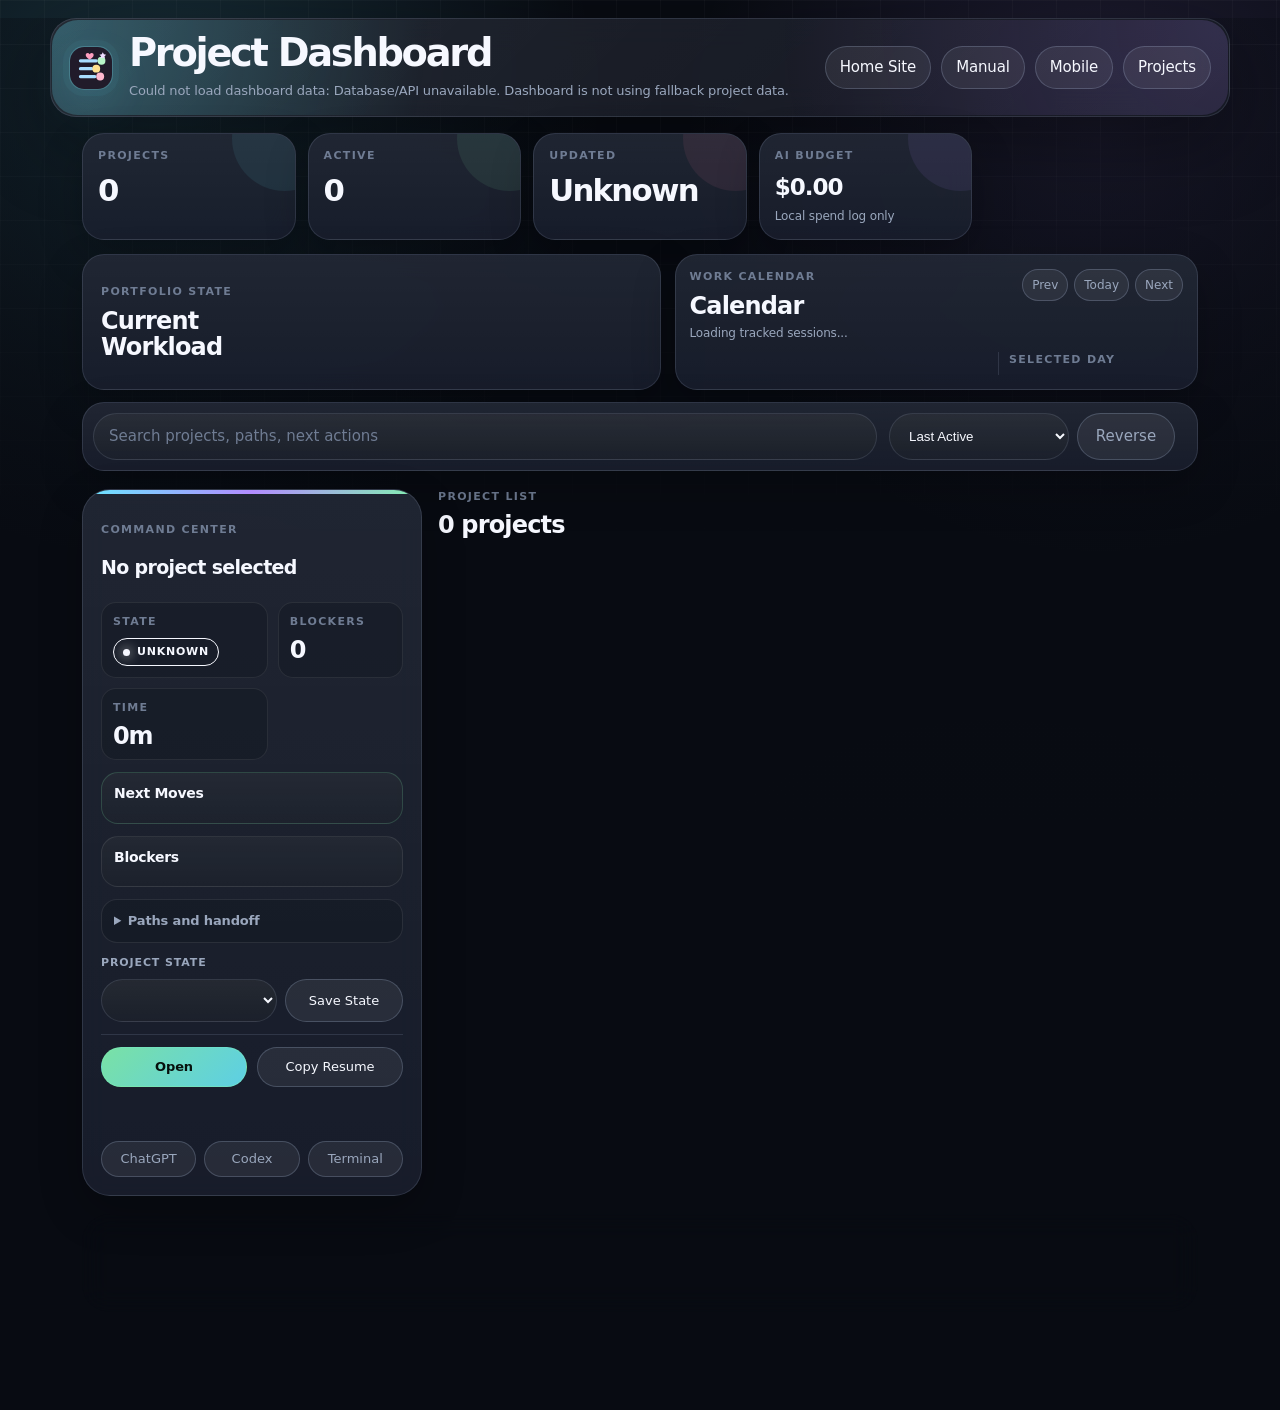
==== commit 84c292db: "Remove blocked overview card" ====
--- a/index.html
+++ b/index.html
@@ -40,10 +40,6 @@
         <article>
           <span class="label">Active</span>
           <strong id="activeCount">0</strong>
-        </article>
-        <article>
-          <span class="label">Blocked</span>
-          <strong id="blockedCount">0</strong>
         </article>
         <article>
           <span class="label">Updated</span>
@@ -189,6 +185,6 @@
       </section>
     </main>
 
-    <script src="assets/app.js?v=20260605-state-write"></script>
+    <script src="assets/app.js?v=20260605-no-blocked-card"></script>
   </body>
 </html>
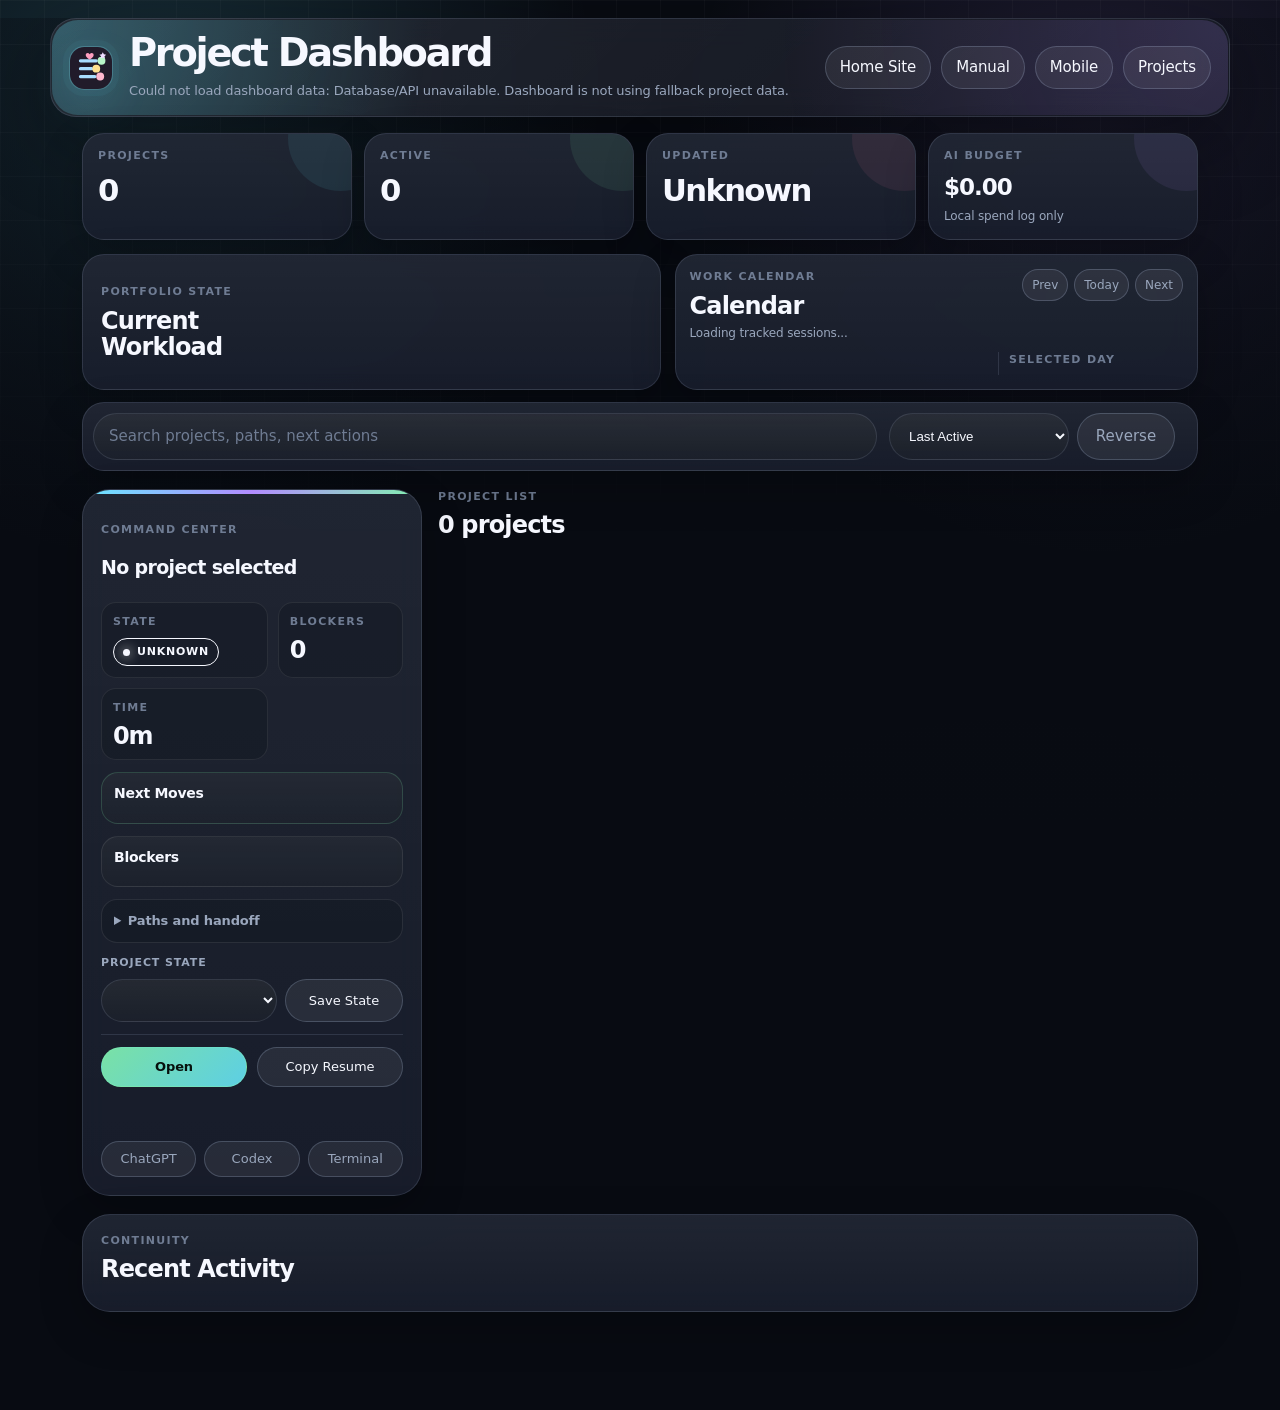
==== commit ecd14a0a: "Fill overview card row" ====
--- a/index.html
+++ b/index.html
@@ -4,7 +4,7 @@
     <meta charset="utf-8">
     <meta name="viewport" content="width=device-width, initial-scale=1">
     <title>Dee's Project Dashboard</title>
-    <link rel="stylesheet" href="assets/styles.css?v=20260605-api-dashboard">
+    <link rel="stylesheet" href="assets/styles.css?v=20260605-overview-fill">
     <script>
       if (
         !new URLSearchParams(window.location.search).has("desktop") &&
--- a/assets/styles.css
+++ b/assets/styles.css
@@ -238,7 +238,7 @@
 
 .overview {
   display: grid;
-  grid-template-columns: repeat(5, minmax(0, 1fr));
+  grid-template-columns: repeat(4, minmax(0, 1fr));
   gap: 14px;
 }
 
@@ -288,10 +288,6 @@
   background: rgba(178, 140, 255, 0.14);
 }
 
-.overview article:nth-child(5)::before {
-  background: rgba(255, 209, 102, 0.13);
-}
-
 .overview strong {
   position: relative;
   display: block;
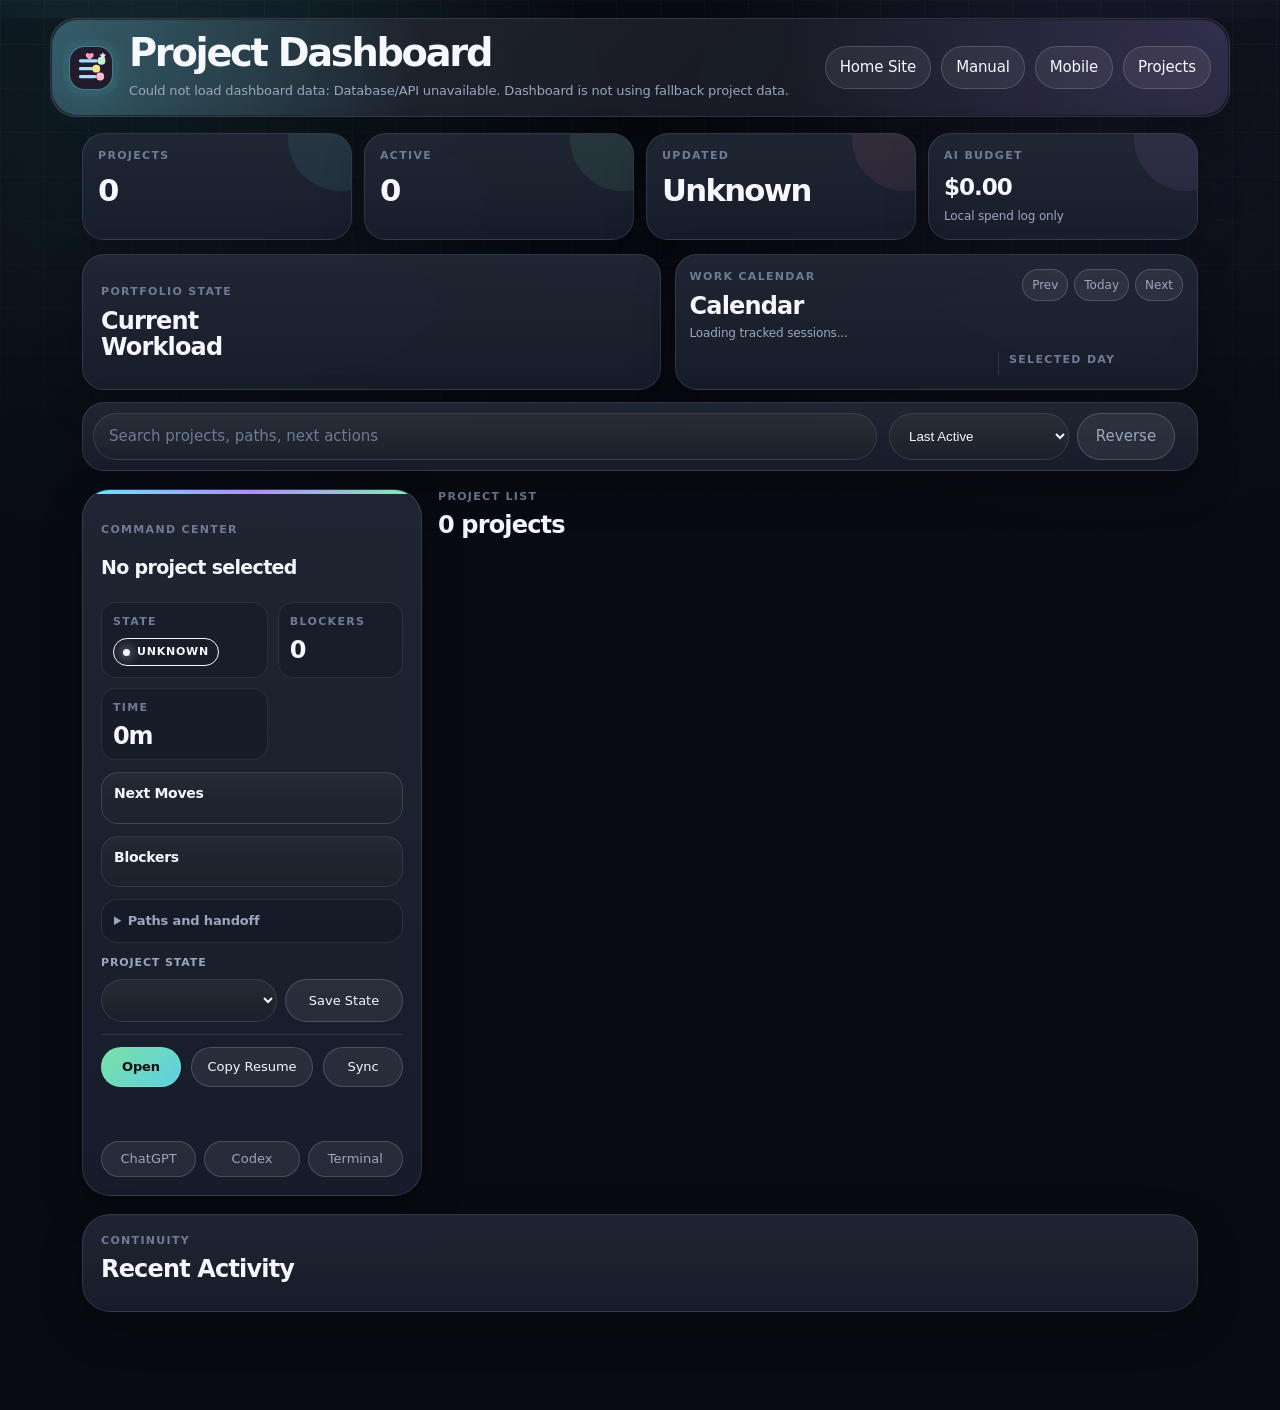
==== commit 250b6697: "Restore guarded project sync button" ====
--- a/index.html
+++ b/index.html
@@ -153,6 +153,7 @@
           <div class="focus-buttons">
             <a id="focusLink" href="#" target="_blank" rel="noopener">Open</a>
             <button id="copyResume" type="button">Copy Resume</button>
+            <button id="syncSelectedProject" type="button" aria-label="Sync selected project">Sync</button>
           </div>
           <p id="syncStatus" class="sync-status" aria-live="polite"></p>
 
@@ -185,6 +186,6 @@
       </section>
     </main>
 
-    <script src="assets/app.js?v=20260605-no-blocked-card"></script>
+    <script src="assets/app.js?v=20260605-sync-button"></script>
   </body>
 </html>
--- a/assets/styles.css
+++ b/assets/styles.css
@@ -698,7 +698,7 @@
 
 .focus-buttons {
   display: grid;
-  grid-template-columns: repeat(2, minmax(0, 1fr));
+  grid-template-columns: 0.85fr 1.3fr 0.85fr;
   gap: 10px;
 }
 
@@ -1458,7 +1458,7 @@
 
 .command-panel .focus-buttons {
   display: grid;
-  grid-template-columns: repeat(2, minmax(0, 1fr));
+  grid-template-columns: 0.85fr 1.3fr 0.85fr;
   border-top: 1px solid var(--line);
   margin-top: 0;
   padding-top: 12px;
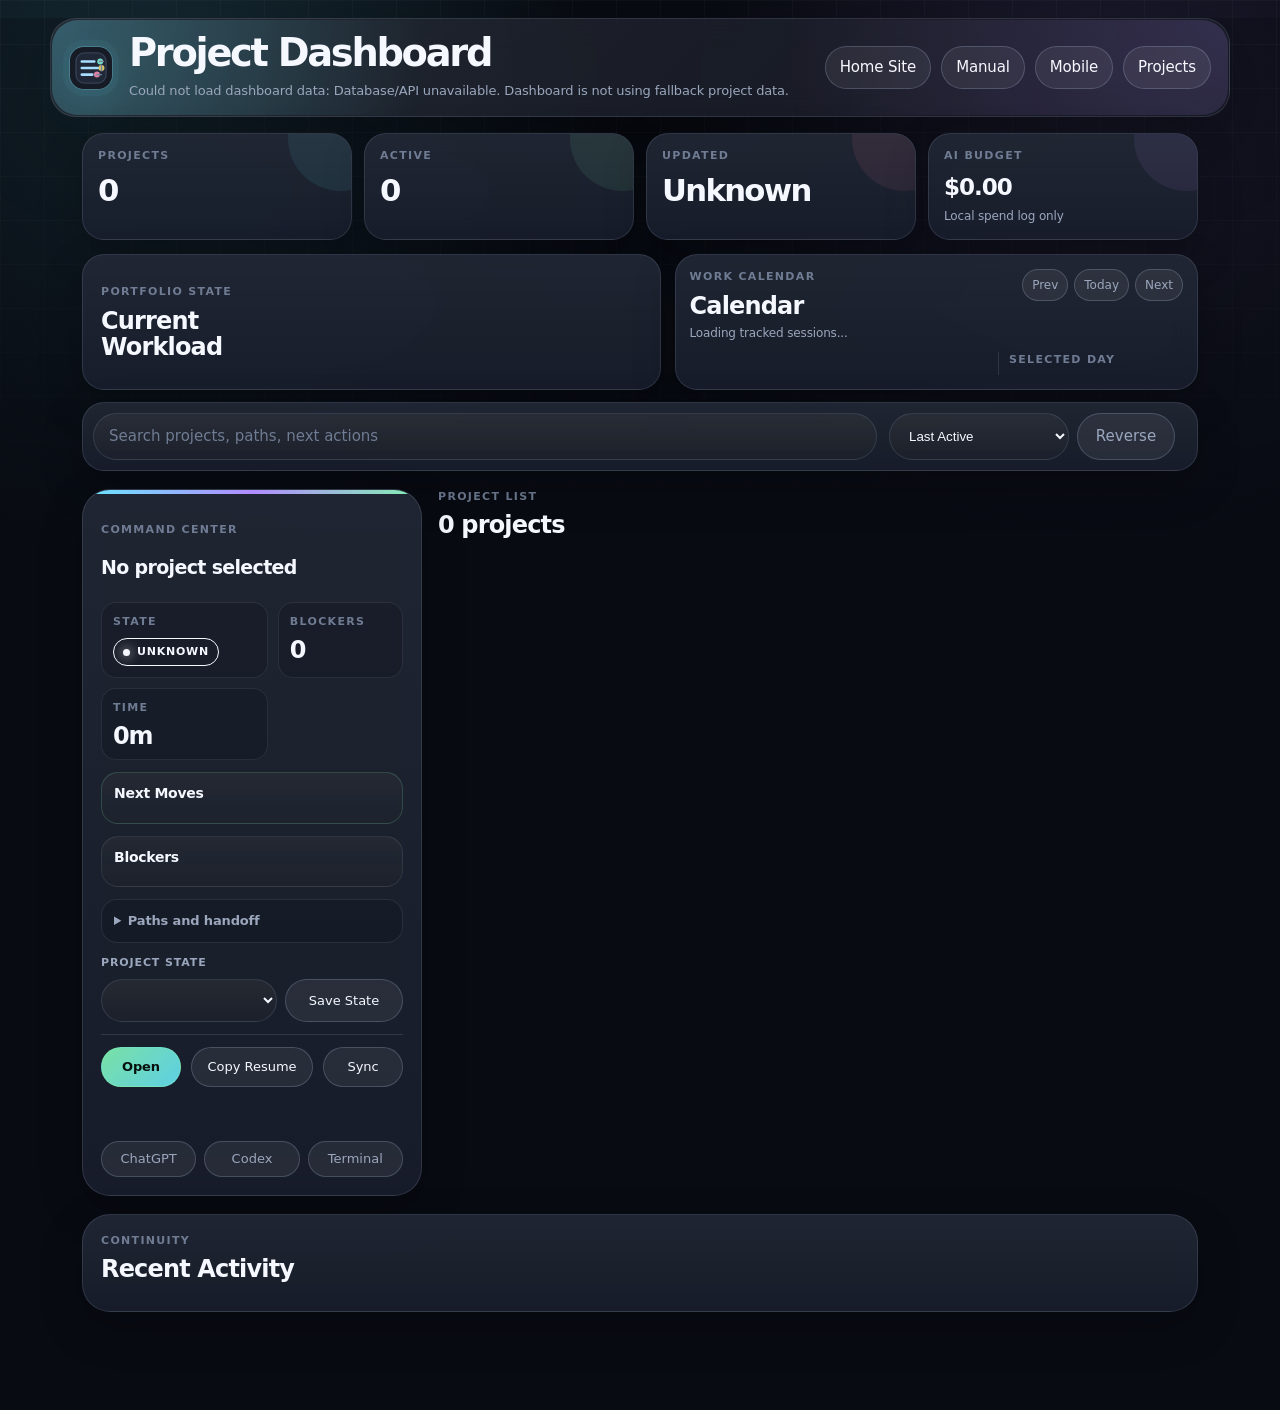
==== commit 6c88ab76: "Tone down dashboard mark" ====
--- a/index.html
+++ b/index.html
@@ -17,7 +17,7 @@
   <body>
     <header class="app-header">
       <div class="brand">
-        <img src="assets/project-mark.svg" alt="" width="44" height="44">
+        <img src="assets/project-mark.svg?v=20260605-less-cute" alt="" width="44" height="44">
         <div>
           <h1>Project Dashboard</h1>
           <p id="dashboardStatus">Loading project map...</p>
